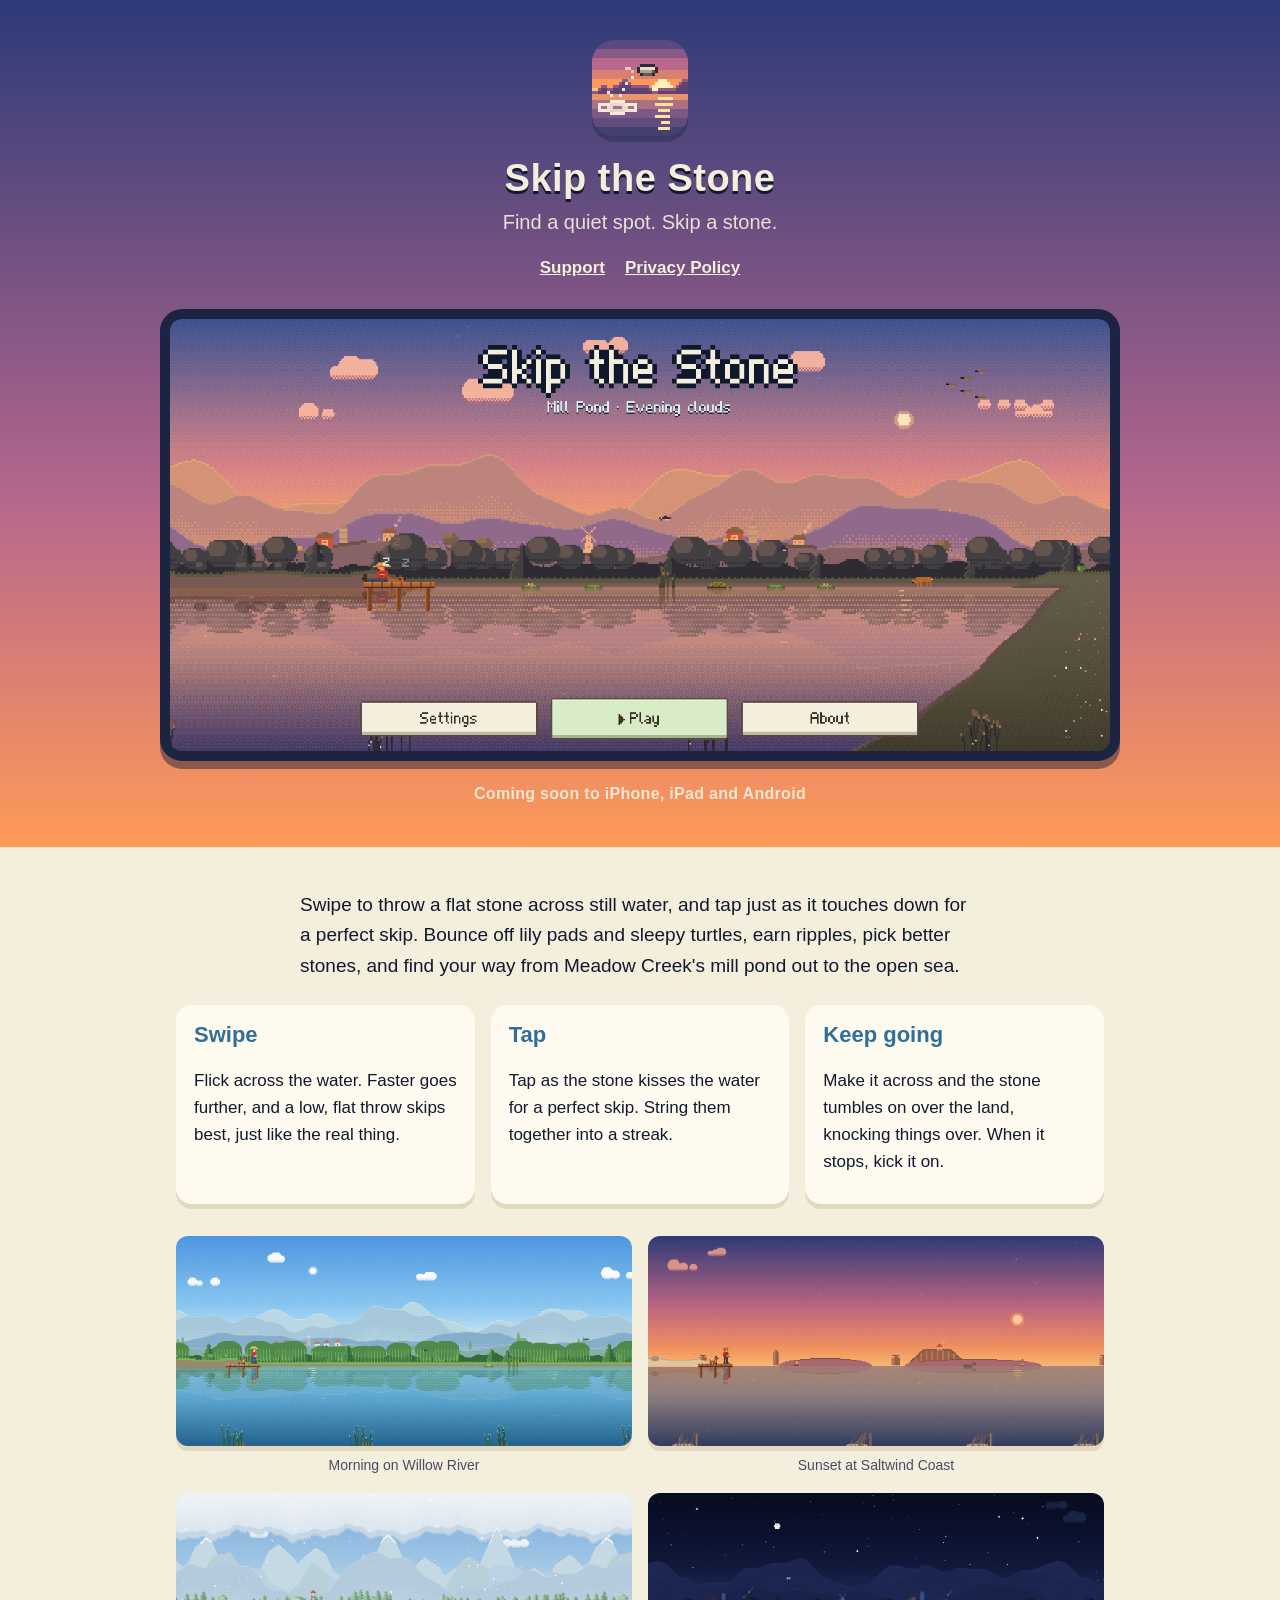
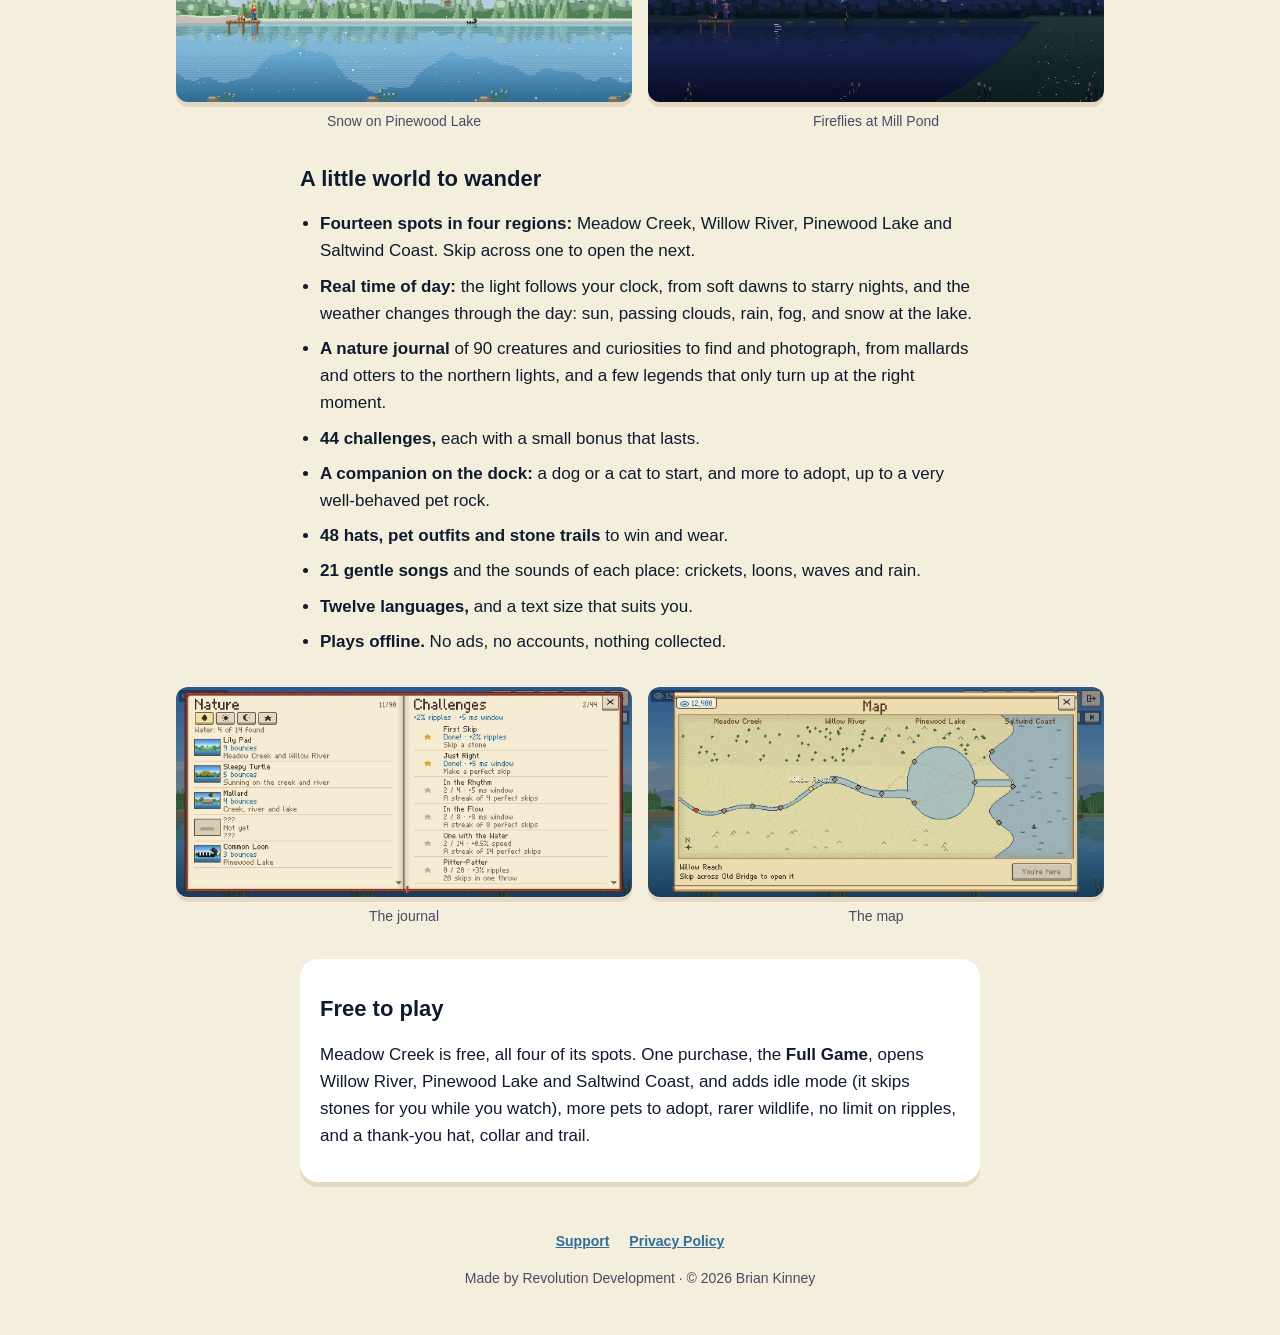
==== index.html @ 4069b92d "Landing page, privacy policy and support page" ====
<!doctype html>
<html lang="en">
<head>
  <meta charset="utf-8">
  <meta name="viewport" content="width=device-width, initial-scale=1">
  <title>Skip the Stone</title>
  <meta name="description" content="A relaxing pixel-art game of skipping stones across quiet water, from dawn to starry night. For iPhone, iPad and Android.">
  <meta property="og:title" content="Skip the Stone">
  <meta property="og:description" content="Find a quiet spot. Skip a stone. A relaxing pixel-art game for iPhone, iPad and Android.">
  <meta property="og:image" content="https://webdevbrian.github.io/skipthestone-site/shots/menu.png">
  <meta property="og:type" content="website">
  <meta name="twitter:card" content="summary_large_image">
  <meta name="theme-color" content="#2c3a78">
  <link rel="icon" href="icon.png">
  <link rel="apple-touch-icon" href="icon.png">
  <link rel="stylesheet" href="style.css">
</head>
<body>
  <header class="hero">
    <img class="icon" src="icon.png" alt="" width="96" height="96">
    <h1>Skip the Stone</h1>
    <p class="tagline">Find a quiet spot. Skip a stone.</p>
    <nav><a href="support.html">Support</a><a href="privacy.html">Privacy Policy</a></nav>
    <figure class="screen">
      <img src="shots/menu.png" alt="The game's main menu: the thrower dozes on a dock at Mill Pond as the sun sets over the hills." width="1748" height="804">
    </figure>
    <p class="soon">Coming soon to iPhone, iPad and Android</p>
  </header>

  <main>
    <section class="intro">
      <p>Swipe to throw a flat stone across still water, and tap just as it touches down for a perfect skip. Bounce off lily pads and sleepy turtles, earn ripples, pick better stones, and find your way from Meadow Creek's mill pond out to the open sea.</p>
    </section>

    <section class="how">
      <div><h2>Swipe</h2><p>Flick across the water. Faster goes further, and a low, flat throw skips best, just like the real thing.</p></div>
      <div><h2>Tap</h2><p>Tap as the stone kisses the water for a perfect skip. String them together into a streak.</p></div>
      <div><h2>Keep going</h2><p>Make it across and the stone tumbles on over the land, knocking things over. When it stops, kick it on.</p></div>
    </section>

    <section class="gallery">
      <figure><img src="shots/river.png" alt="Morning at Willow Reach: willows along the river, ducks and drifting logs." width="1748" height="804" loading="lazy"><figcaption>Morning on Willow River</figcaption></figure>
      <figure><img src="shots/coast.png" alt="Sunset at Lighthouse Point on Saltwind Coast, with islands and a buoy." width="1748" height="804" loading="lazy"><figcaption>Sunset at Saltwind Coast</figcaption></figure>
      <figure><img src="shots/snow.png" alt="Snow falling over Loon Bay on Pinewood Lake, ringed with pines." width="1748" height="804" loading="lazy"><figcaption>Snow on Pinewood Lake</figcaption></figure>
      <figure><img src="shots/night.png" alt="A starry night at Mill Pond, with a full moon and fireflies over the far bank." width="1748" height="804" loading="lazy"><figcaption>Fireflies at Mill Pond</figcaption></figure>
    </section>

    <section class="features">
      <h2>A little world to wander</h2>
      <ul>
        <li><strong>Fourteen spots in four regions:</strong> Meadow Creek, Willow River, Pinewood Lake and Saltwind Coast. Skip across one to open the next.</li>
        <li><strong>Real time of day:</strong> the light follows your clock, from soft dawns to starry nights, and the weather changes through the day: sun, passing clouds, rain, fog, and snow at the lake.</li>
        <li><strong>A nature journal</strong> of 90 creatures and curiosities to find and photograph, from mallards and otters to the northern lights, and a few legends that only turn up at the right moment.</li>
        <li><strong>44 challenges,</strong> each with a small bonus that lasts.</li>
        <li><strong>A companion on the dock:</strong> a dog or a cat to start, and more to adopt, up to a very well-behaved pet rock.</li>
        <li><strong>48 hats, pet outfits and stone trails</strong> to win and wear.</li>
        <li><strong>21 gentle songs</strong> and the sounds of each place: crickets, loons, waves and rain.</li>
        <li><strong>Twelve languages,</strong> and a text size that suits you.</li>
        <li><strong>Plays offline.</strong> No ads, no accounts, nothing collected.</li>
      </ul>
    </section>

    <section class="gallery two">
      <figure><img src="shots/journal.png" alt="The nature journal and the challenges, side by side in a book." width="1748" height="804" loading="lazy"><figcaption>The journal</figcaption></figure>
      <figure><img src="shots/map.png" alt="The map: a river winds from Meadow Creek past Pinewood Lake to the sea." width="1748" height="804" loading="lazy"><figcaption>The map</figcaption></figure>
    </section>

    <section class="price card">
      <h2>Free to play</h2>
      <p>Meadow Creek is free, all four of its spots. One purchase, the <strong>Full Game</strong>, opens Willow River, Pinewood Lake and Saltwind Coast, and adds idle mode (it skips stones for you while you watch), more pets to adopt, rarer wildlife, no limit on ripples, and a thank-you hat, collar and trail.</p>
    </section>
  </main>

  <footer>
    <nav><a href="support.html">Support</a><a href="privacy.html">Privacy Policy</a></nav>
    <p>Made by Revolution Development · © 2026 Brian Kinney</p>
  </footer>
</body>
</html>
---- style.css ----
/* Skip the Stone's public pages: the game's sunset palette, readable on a phone. */
:root {
  --ink: #101a2e; --ink-soft: #4a4a66; --cream: #f4eedc; --cream-dark: #e4d8c0; --paper: #fffaf0;
  --teal: #2f6f9a; --dusk-top: #2c3a78; --dusk-mid: #b8688c; --dusk-low: #ff9a58;
}
* { box-sizing: border-box; }
html { -webkit-text-size-adjust: 100%; }
body { margin: 0; background: var(--cream); color: var(--ink); font: 17px/1.6 -apple-system, BlinkMacSystemFont, "Segoe UI", Roboto, sans-serif; }
img { max-width: 100%; height: auto; }
a { color: var(--teal); }

/* The header: a dusk sky, as in the game. */
header { background: linear-gradient(180deg, var(--dusk-top), var(--dusk-mid) 60%, var(--dusk-low)); color: var(--cream); padding: 40px 16px 32px; text-align: center; }
header .icon, header > img { width: 96px; height: 96px; border-radius: 22px; image-rendering: pixelated; box-shadow: 0 6px 0 rgba(27, 36, 64, .35); }
header h1 { margin: 12px 0 0; font-size: 38px; line-height: 1.2; letter-spacing: .5px; text-shadow: 0 3px 0 var(--ink); }
header p { margin: 4px 0 0; opacity: .92; }
nav { display: flex; gap: 20px; justify-content: center; flex-wrap: wrap; margin-top: 16px; }
header nav a { color: var(--cream); font-weight: 600; }

/* The landing page's header: the game on a screen, and when it's out. */
.hero { padding-bottom: 40px; }
.tagline { font-size: 20px; }
.screen { margin: 28px auto 0; max-width: 960px; padding: 10px; background: #1b2440; border-radius: 22px; box-shadow: 0 8px 0 rgba(16, 26, 46, .45); }
.screen img { display: block; width: 100%; border-radius: 12px; }
.soon { margin-top: 20px; font-weight: 600; font-size: 16px; letter-spacing: .3px; }

main { max-width: 680px; margin: 0 auto; padding: 24px 16px 48px; }
h2 { font-size: 22px; line-height: 1.3; margin: 32px 0 8px; }
.card { background: #fff; border-radius: 18px; padding: 4px 20px 16px; box-shadow: 0 5px 0 var(--cream-dark); margin: 16px 0; }

/* The landing page: wider than the text pages, for the pictures. */
.hero ~ main { max-width: 960px; }
.intro { max-width: 680px; margin: 8px auto 0; font-size: 19px; }
.how { display: grid; grid-template-columns: repeat(3, 1fr); gap: 16px; margin: 24px 0 8px; }
.how div { background: var(--paper); border-radius: 16px; padding: 4px 18px 12px; box-shadow: 0 5px 0 var(--cream-dark); }
.how h2 { margin-top: 12px; color: var(--teal); }
.gallery { display: grid; grid-template-columns: 1fr 1fr; gap: 16px; margin: 32px 0; }
.gallery figure { margin: 0; }
.gallery img { display: block; width: 100%; border-radius: 12px; box-shadow: 0 5px 0 var(--cream-dark); background: #1b2440; }
.gallery figcaption { font-size: 14px; color: var(--ink-soft); margin-top: 8px; text-align: center; }
.features { max-width: 680px; margin: 0 auto; }
.features ul { padding-left: 20px; }
.features li { margin: 8px 0; }
.price { max-width: 680px; margin: 32px auto 0; }

footer { text-align: center; color: var(--ink-soft); font-size: 14px; padding: 0 16px 32px; }
footer nav { margin: 0 0 8px; }
footer nav a { font-weight: 600; }

@media (max-width: 640px) {
  header h1 { font-size: 32px; }
  .how, .gallery { grid-template-columns: 1fr; }
  .screen { padding: 6px; border-radius: 16px; }
  .screen img { border-radius: 10px; }
}
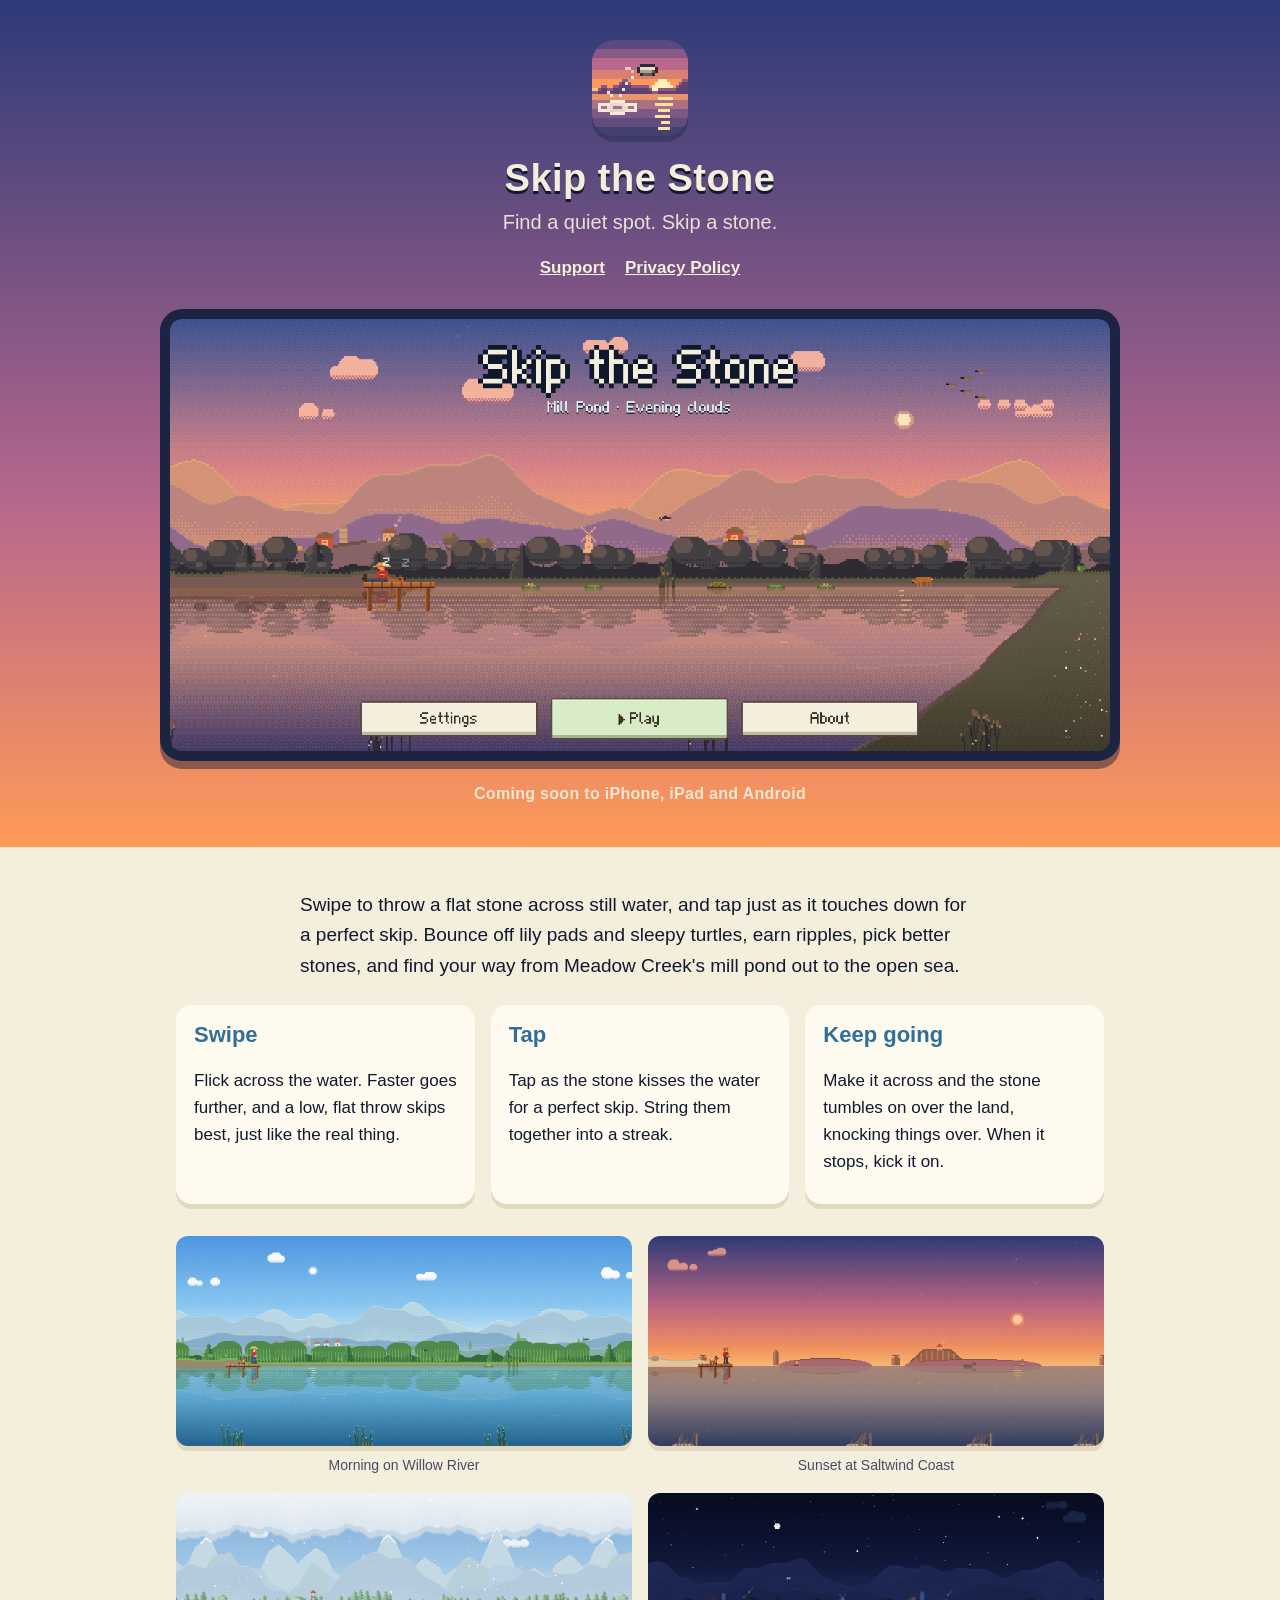
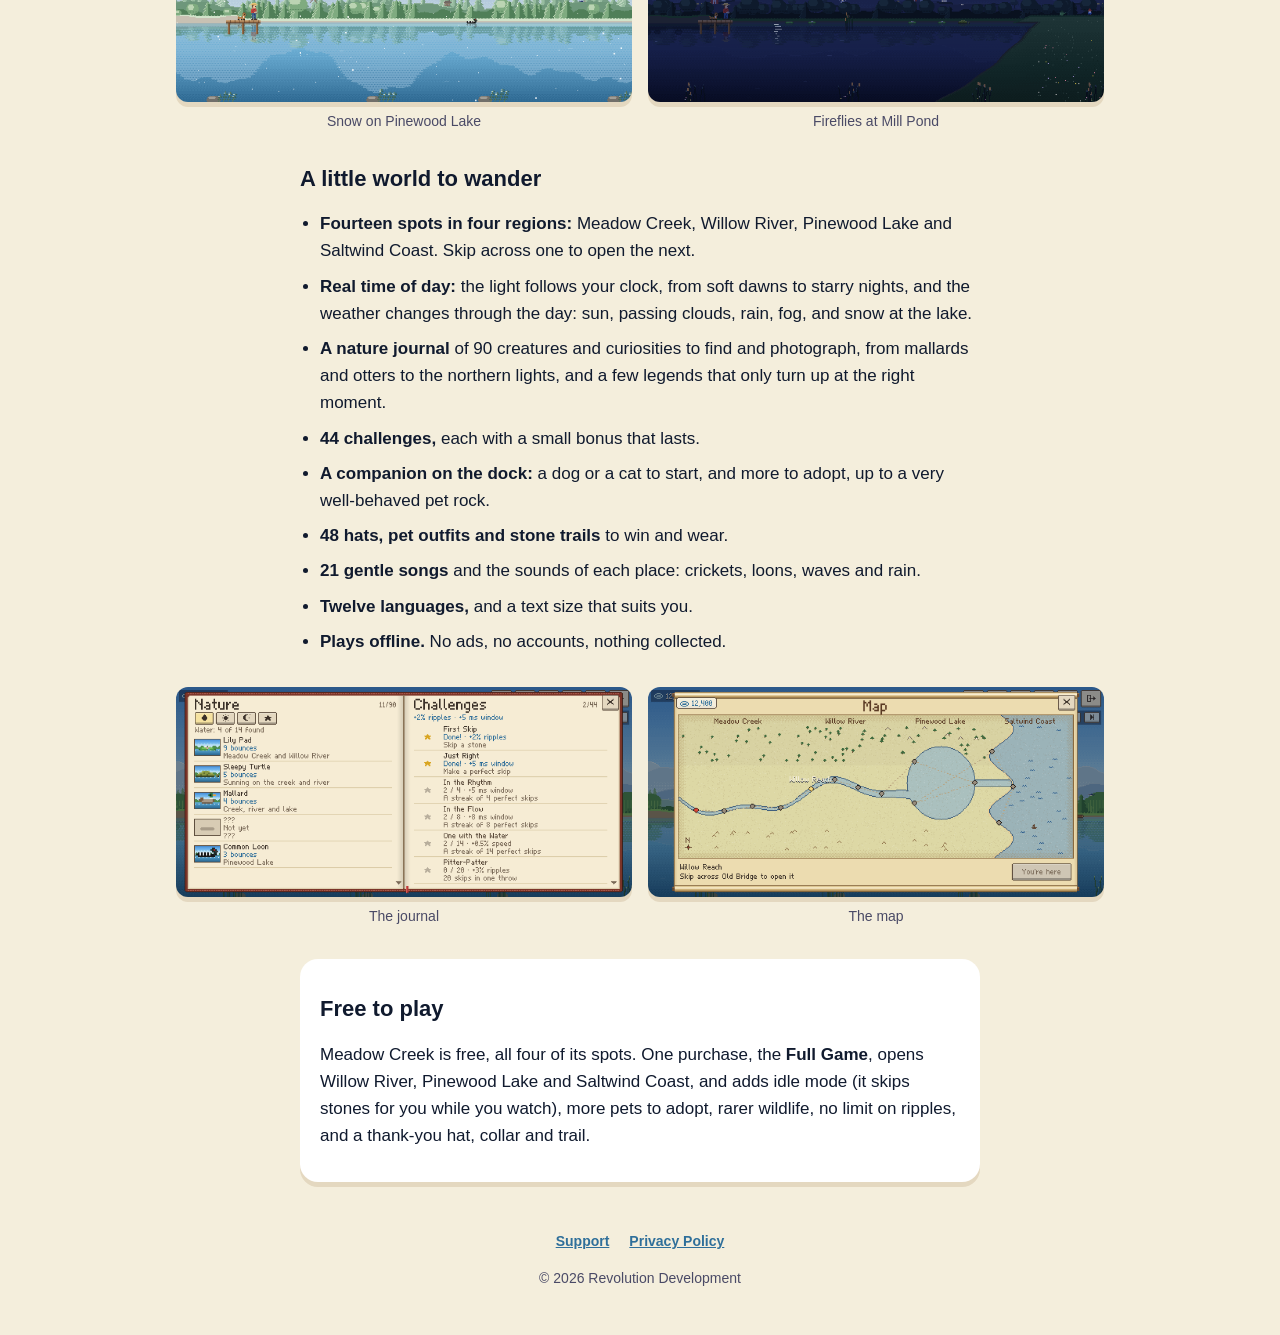
==== commit ad7ab6a2: "Credits: Revolution Development" ====
--- a/index.html
+++ b/index.html
@@ -73,7 +73,7 @@
 
   <footer>
     <nav><a href="support.html">Support</a><a href="privacy.html">Privacy Policy</a></nav>
-    <p>Made by Revolution Development · © 2026 Brian Kinney</p>
+    <p>© 2026 Revolution Development</p>
   </footer>
 </body>
 </html>
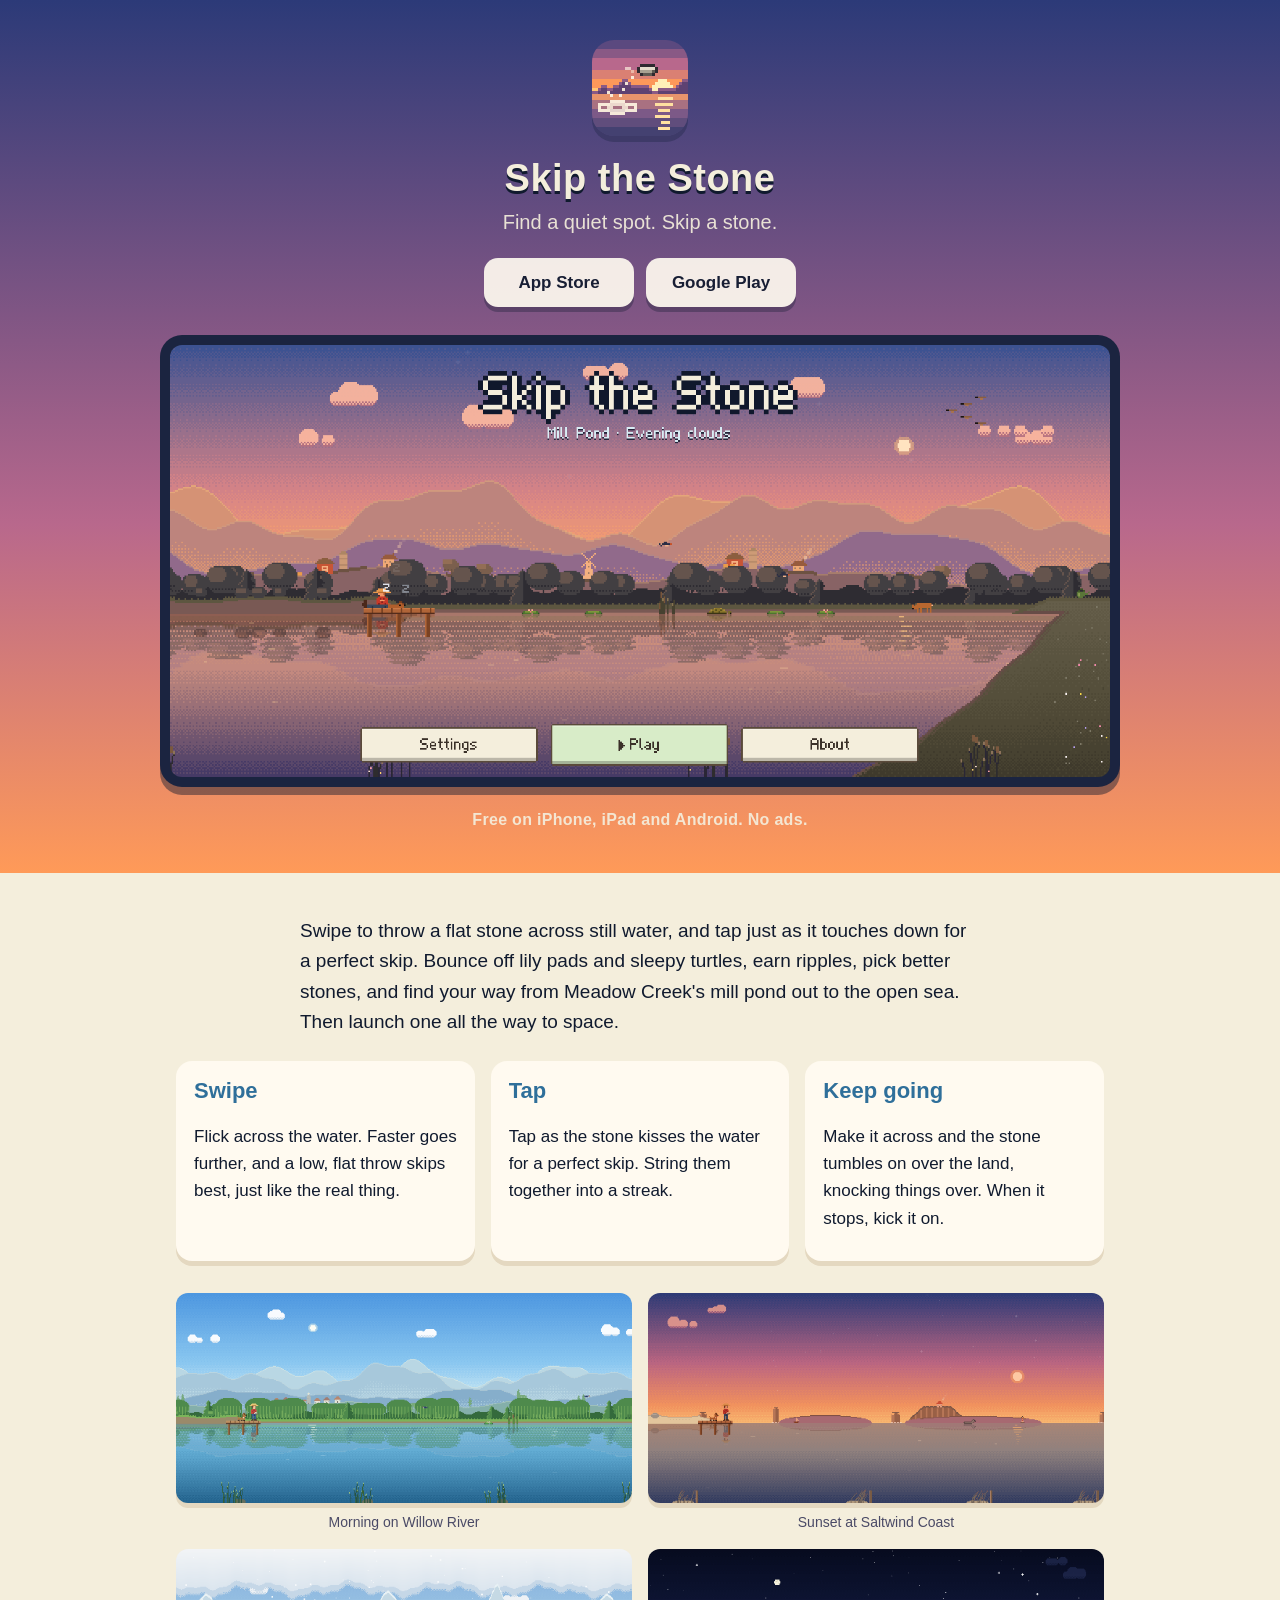
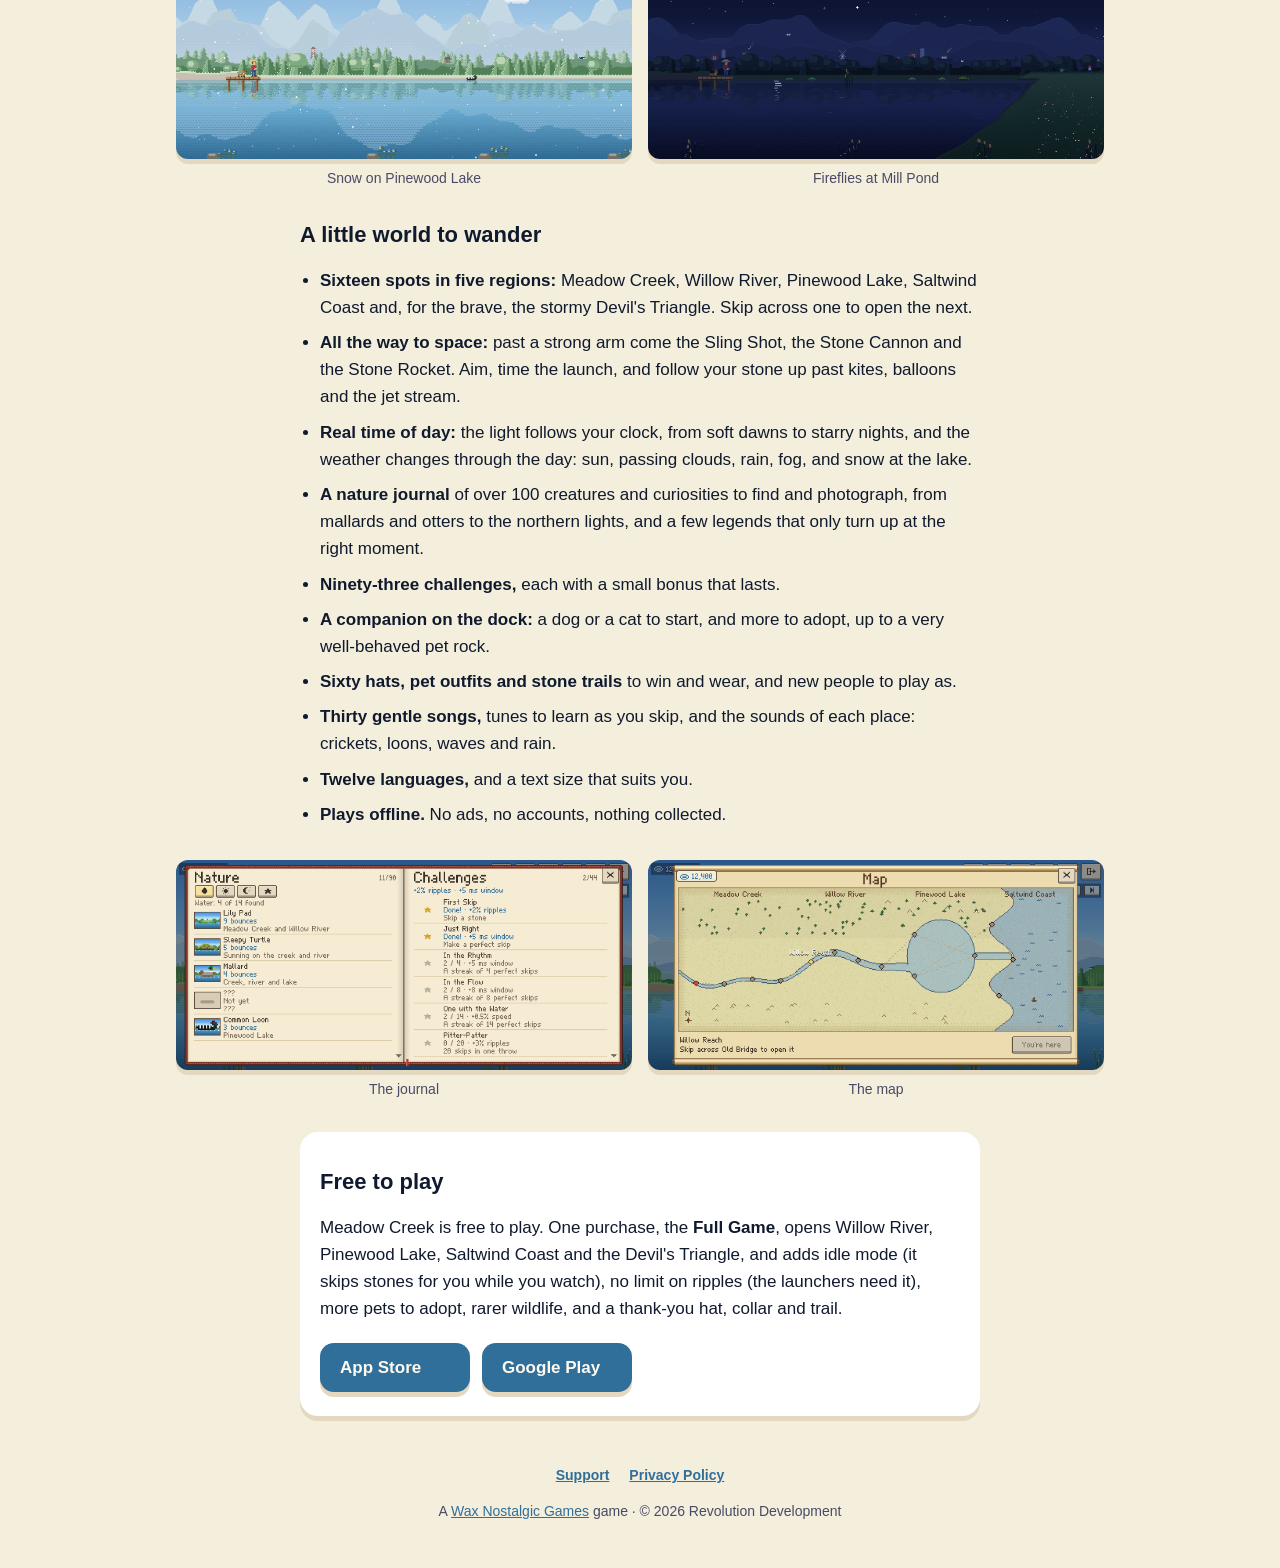
==== commit fbfbad00: "Out now: App Store and Google Play buttons, and 1.1's facts (sixteen spots, all the way to space)" ====
--- a/index.html
+++ b/index.html
@@ -4,9 +4,9 @@
   <meta charset="utf-8">
   <meta name="viewport" content="width=device-width, initial-scale=1">
   <title>Skip the Stone</title>
-  <meta name="description" content="A relaxing pixel-art game of skipping stones across quiet water, from dawn to starry night. For iPhone, iPad and Android.">
+  <meta name="description" content="A relaxing pixel-art game of skipping stones across quiet water, from dawn to starry night. Free on the App Store and Google Play.">
   <meta property="og:title" content="Skip the Stone">
-  <meta property="og:description" content="Find a quiet spot. Skip a stone. A relaxing pixel-art game for iPhone, iPad and Android.">
+  <meta property="og:description" content="Find a quiet spot. Skip a stone. A relaxing pixel-art game, free on the App Store and Google Play.">
   <meta property="og:image" content="https://webdevbrian.github.io/skipthestone-site/shots/menu.png">
   <meta property="og:type" content="website">
   <meta name="twitter:card" content="summary_large_image">
@@ -20,16 +20,16 @@
     <img class="icon" src="icon.png" alt="" width="96" height="96">
     <h1>Skip the Stone</h1>
     <p class="tagline">Find a quiet spot. Skip a stone.</p>
-    <nav><a href="support.html">Support</a><a href="privacy.html">Privacy Policy</a></nav>
+    <p class="stores"><a class="store" href="https://apps.apple.com/app/id6817545940?pt=528711&amp;ct=sts-site&amp;mt=8">App Store</a><a class="store" href="https://play.google.com/store/apps/details?id=com.webdevbrian.skipthestone&amp;referrer=utm_source%3Dsite%26utm_medium%3Dweb%26utm_campaign%3Dsts-site">Google Play</a></p>
     <figure class="screen">
       <img src="shots/menu.png" alt="The game's main menu: the thrower dozes on a dock at Mill Pond as the sun sets over the hills." width="1748" height="804">
     </figure>
-    <p class="soon">Coming soon to iPhone, iPad and Android</p>
+    <p class="soon">Free on iPhone, iPad and Android. No ads.</p>
   </header>
 
   <main>
     <section class="intro">
-      <p>Swipe to throw a flat stone across still water, and tap just as it touches down for a perfect skip. Bounce off lily pads and sleepy turtles, earn ripples, pick better stones, and find your way from Meadow Creek's mill pond out to the open sea.</p>
+      <p>Swipe to throw a flat stone across still water, and tap just as it touches down for a perfect skip. Bounce off lily pads and sleepy turtles, earn ripples, pick better stones, and find your way from Meadow Creek's mill pond out to the open sea. Then launch one all the way to space.</p>
     </section>
 
     <section class="how">
@@ -48,13 +48,14 @@
     <section class="features">
       <h2>A little world to wander</h2>
       <ul>
-        <li><strong>Fourteen spots in four regions:</strong> Meadow Creek, Willow River, Pinewood Lake and Saltwind Coast. Skip across one to open the next.</li>
+        <li><strong>Sixteen spots in five regions:</strong> Meadow Creek, Willow River, Pinewood Lake, Saltwind Coast and, for the brave, the stormy Devil's Triangle. Skip across one to open the next.</li>
+        <li><strong>All the way to space:</strong> past a strong arm come the Sling Shot, the Stone Cannon and the Stone Rocket. Aim, time the launch, and follow your stone up past kites, balloons and the jet stream.</li>
         <li><strong>Real time of day:</strong> the light follows your clock, from soft dawns to starry nights, and the weather changes through the day: sun, passing clouds, rain, fog, and snow at the lake.</li>
-        <li><strong>A nature journal</strong> of 90 creatures and curiosities to find and photograph, from mallards and otters to the northern lights, and a few legends that only turn up at the right moment.</li>
-        <li><strong>44 challenges,</strong> each with a small bonus that lasts.</li>
+        <li><strong>A nature journal</strong> of over 100 creatures and curiosities to find and photograph, from mallards and otters to the northern lights, and a few legends that only turn up at the right moment.</li>
+        <li><strong>Ninety-three challenges,</strong> each with a small bonus that lasts.</li>
         <li><strong>A companion on the dock:</strong> a dog or a cat to start, and more to adopt, up to a very well-behaved pet rock.</li>
-        <li><strong>48 hats, pet outfits and stone trails</strong> to win and wear.</li>
-        <li><strong>21 gentle songs</strong> and the sounds of each place: crickets, loons, waves and rain.</li>
+        <li><strong>Sixty hats, pet outfits and stone trails</strong> to win and wear, and new people to play as.</li>
+        <li><strong>Thirty gentle songs,</strong> tunes to learn as you skip, and the sounds of each place: crickets, loons, waves and rain.</li>
         <li><strong>Twelve languages,</strong> and a text size that suits you.</li>
         <li><strong>Plays offline.</strong> No ads, no accounts, nothing collected.</li>
       </ul>
@@ -67,13 +68,14 @@
 
     <section class="price card">
       <h2>Free to play</h2>
-      <p>Meadow Creek is free, all four of its spots. One purchase, the <strong>Full Game</strong>, opens Willow River, Pinewood Lake and Saltwind Coast, and adds idle mode (it skips stones for you while you watch), more pets to adopt, rarer wildlife, no limit on ripples, and a thank-you hat, collar and trail.</p>
+      <p>Meadow Creek is free to play. One purchase, the <strong>Full Game</strong>, opens Willow River, Pinewood Lake, Saltwind Coast and the Devil's Triangle, and adds idle mode (it skips stones for you while you watch), no limit on ripples (the launchers need it), more pets to adopt, rarer wildlife, and a thank-you hat, collar and trail.</p>
+      <p class="stores"><a class="store" href="https://apps.apple.com/app/id6817545940?pt=528711&amp;ct=sts-site&amp;mt=8">App Store</a><a class="store" href="https://play.google.com/store/apps/details?id=com.webdevbrian.skipthestone&amp;referrer=utm_source%3Dsite%26utm_medium%3Dweb%26utm_campaign%3Dsts-site">Google Play</a></p>
     </section>
   </main>
 
   <footer>
     <nav><a href="support.html">Support</a><a href="privacy.html">Privacy Policy</a></nav>
-    <p>© 2026 Revolution Development</p>
+    <p>A <a href="https://webdevbrian.github.io/waxnostalgicgames-site/">Wax Nostalgic Games</a> game · © 2026 Revolution Development</p>
   </footer>
 </body>
 </html>
--- a/style.css
+++ b/style.css
@@ -23,6 +23,11 @@
 .screen { margin: 28px auto 0; max-width: 960px; padding: 10px; background: #1b2440; border-radius: 22px; box-shadow: 0 8px 0 rgba(16, 26, 46, .45); }
 .screen img { display: block; width: 100%; border-radius: 12px; }
 .soon { margin-top: 20px; font-weight: 600; font-size: 16px; letter-spacing: .3px; }
+.stores { display: flex; gap: 12px; justify-content: center; flex-wrap: wrap; margin: 20px 0 0; }
+.store { display: inline-block; min-width: 150px; padding: 11px 20px; border-radius: 14px; background: var(--paper); color: var(--ink); font-weight: 700; text-decoration: none; box-shadow: 0 5px 0 rgba(16, 26, 46, .35); }
+.store:hover, .store:focus-visible { transform: translateY(-2px); }
+.price .stores { justify-content: flex-start; margin-bottom: 8px; }
+.price .store { background: var(--teal); color: var(--paper); box-shadow: 0 5px 0 var(--cream-dark); }
 
 main { max-width: 680px; margin: 0 auto; padding: 24px 16px 48px; }
 h2 { font-size: 22px; line-height: 1.3; margin: 32px 0 8px; }
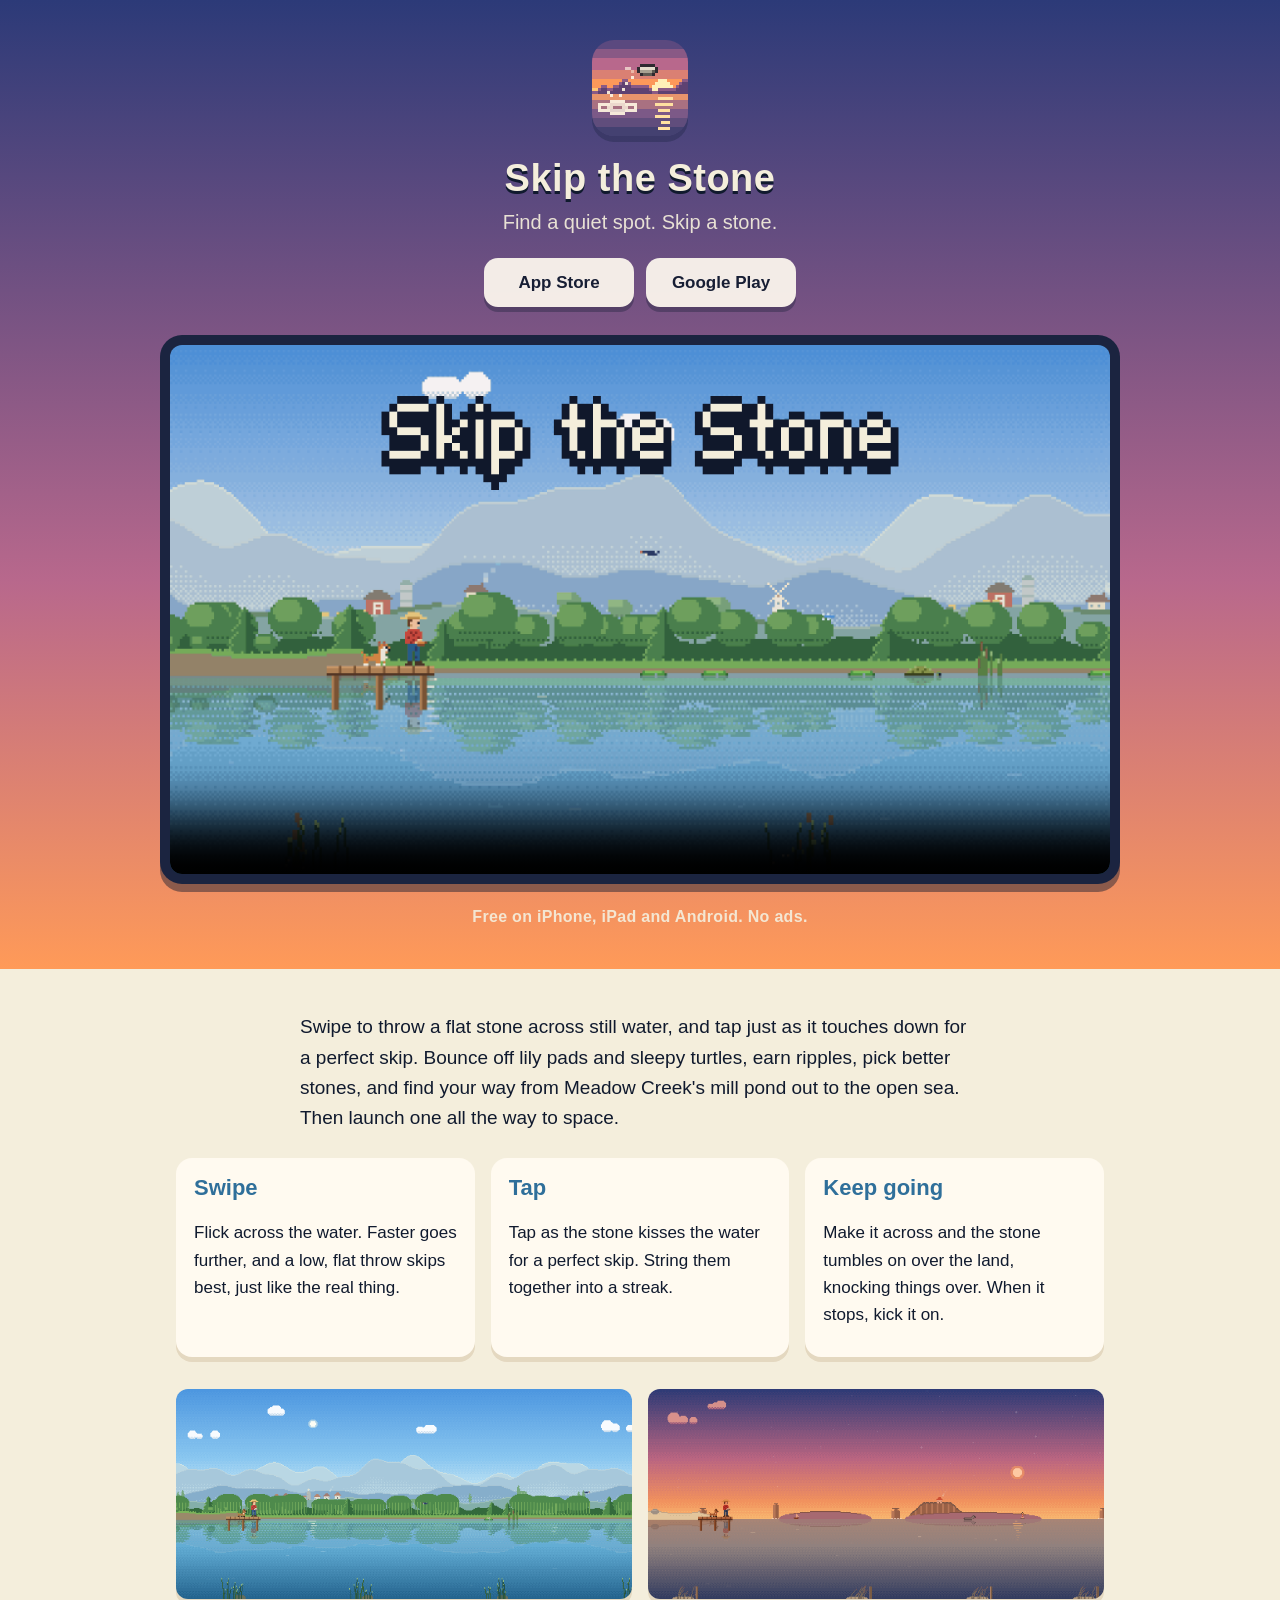
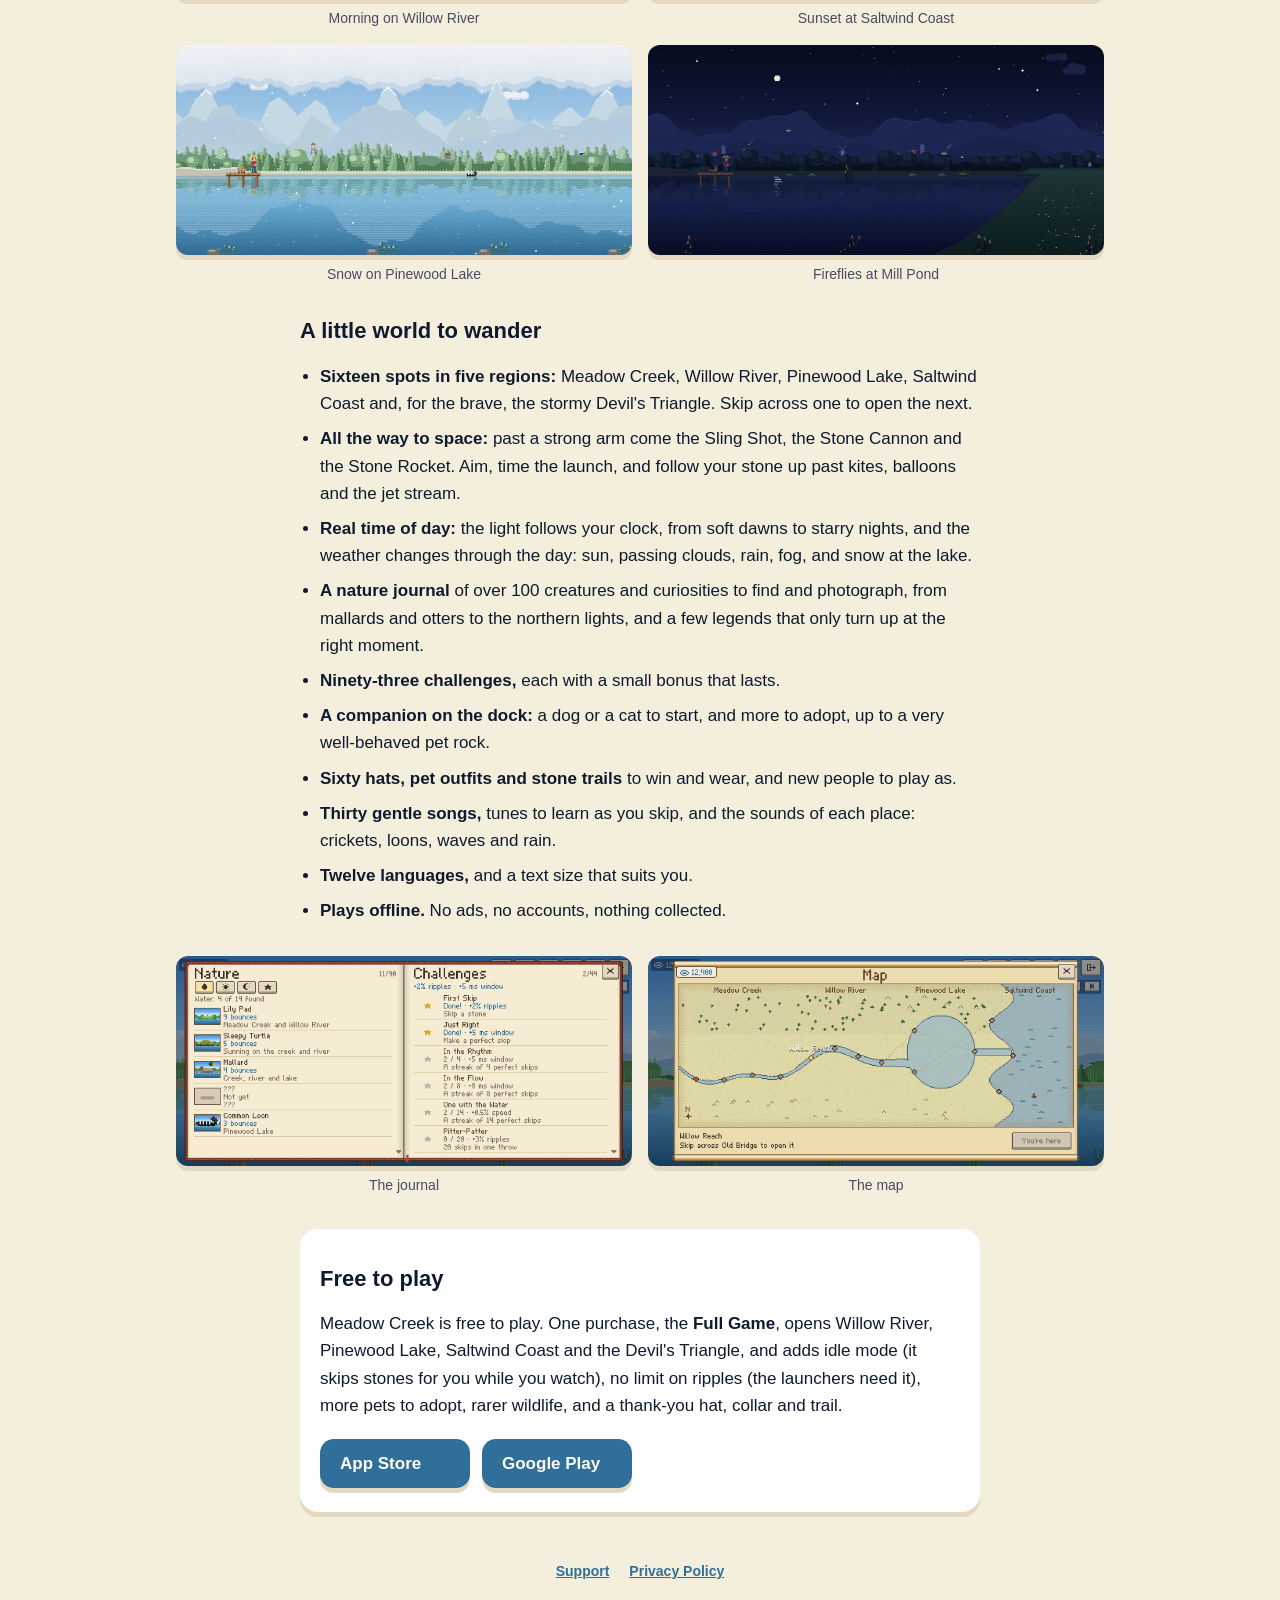
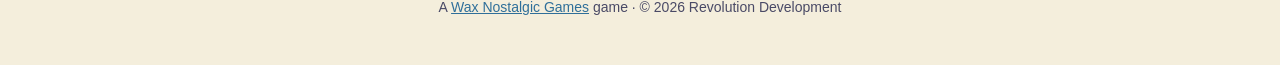
==== commit 16c4e9db: "The launch trailer at the top of the page (its poster; the menu shot as the fallback)" ====
--- a/index.html
+++ b/index.html
@@ -7,7 +7,7 @@
   <meta name="description" content="A relaxing pixel-art game of skipping stones across quiet water, from dawn to starry night. Free on the App Store and Google Play.">
   <meta property="og:title" content="Skip the Stone">
   <meta property="og:description" content="Find a quiet spot. Skip a stone. A relaxing pixel-art game, free on the App Store and Google Play.">
-  <meta property="og:image" content="https://webdevbrian.github.io/skipthestone-site/shots/menu.png">
+  <meta property="og:image" content="https://skipthestone.waxnostalgicgames.com/shots/menu.png">
   <meta property="og:type" content="website">
   <meta name="twitter:card" content="summary_large_image">
   <meta name="theme-color" content="#2c3a78">
@@ -22,7 +22,10 @@
     <p class="tagline">Find a quiet spot. Skip a stone.</p>
     <p class="stores"><a class="store" href="https://apps.apple.com/app/id6817545940?pt=528711&amp;ct=sts-site&amp;mt=8">App Store</a><a class="store" href="https://play.google.com/store/apps/details?id=com.webdevbrian.skipthestone&amp;referrer=utm_source%3Dsite%26utm_medium%3Dweb%26utm_campaign%3Dsts-site">Google Play</a></p>
     <figure class="screen">
-      <img src="shots/menu.png" alt="The game's main menu: the thrower dozes on a dock at Mill Pond as the sun sets over the hills." width="1748" height="804">
+      <video controls playsinline preload="metadata" poster="shots/poster.png" width="1920" height="1080">
+        <source src="trailer.mp4" type="video/mp4">
+        <img src="shots/menu.png" alt="The game's main menu: the thrower dozes on a dock at Mill Pond as the sun sets over the hills." width="1748" height="804">
+      </video>
     </figure>
     <p class="soon">Free on iPhone, iPad and Android. No ads.</p>
   </header>
@@ -75,7 +78,7 @@
 
   <footer>
     <nav><a href="support.html">Support</a><a href="privacy.html">Privacy Policy</a></nav>
-    <p>A <a href="https://webdevbrian.github.io/waxnostalgicgames-site/">Wax Nostalgic Games</a> game · © 2026 Revolution Development</p>
+    <p>A <a href="https://waxnostalgicgames.com/">Wax Nostalgic Games</a> game · © 2026 Revolution Development</p>
   </footer>
 </body>
 </html>
--- a/style.css
+++ b/style.css
@@ -21,7 +21,7 @@
 .hero { padding-bottom: 40px; }
 .tagline { font-size: 20px; }
 .screen { margin: 28px auto 0; max-width: 960px; padding: 10px; background: #1b2440; border-radius: 22px; box-shadow: 0 8px 0 rgba(16, 26, 46, .45); }
-.screen img { display: block; width: 100%; border-radius: 12px; }
+.screen img, .screen video { display: block; width: 100%; height: auto; border-radius: 12px; background: #1b2440; }
 .soon { margin-top: 20px; font-weight: 600; font-size: 16px; letter-spacing: .3px; }
 .stores { display: flex; gap: 12px; justify-content: center; flex-wrap: wrap; margin: 20px 0 0; }
 .store { display: inline-block; min-width: 150px; padding: 11px 20px; border-radius: 14px; background: var(--paper); color: var(--ink); font-weight: 700; text-decoration: none; box-shadow: 0 5px 0 rgba(16, 26, 46, .35); }
@@ -56,5 +56,5 @@
   header h1 { font-size: 32px; }
   .how, .gallery { grid-template-columns: 1fr; }
   .screen { padding: 6px; border-radius: 16px; }
-  .screen img { border-radius: 10px; }
+  .screen img, .screen video { border-radius: 10px; }
 }
